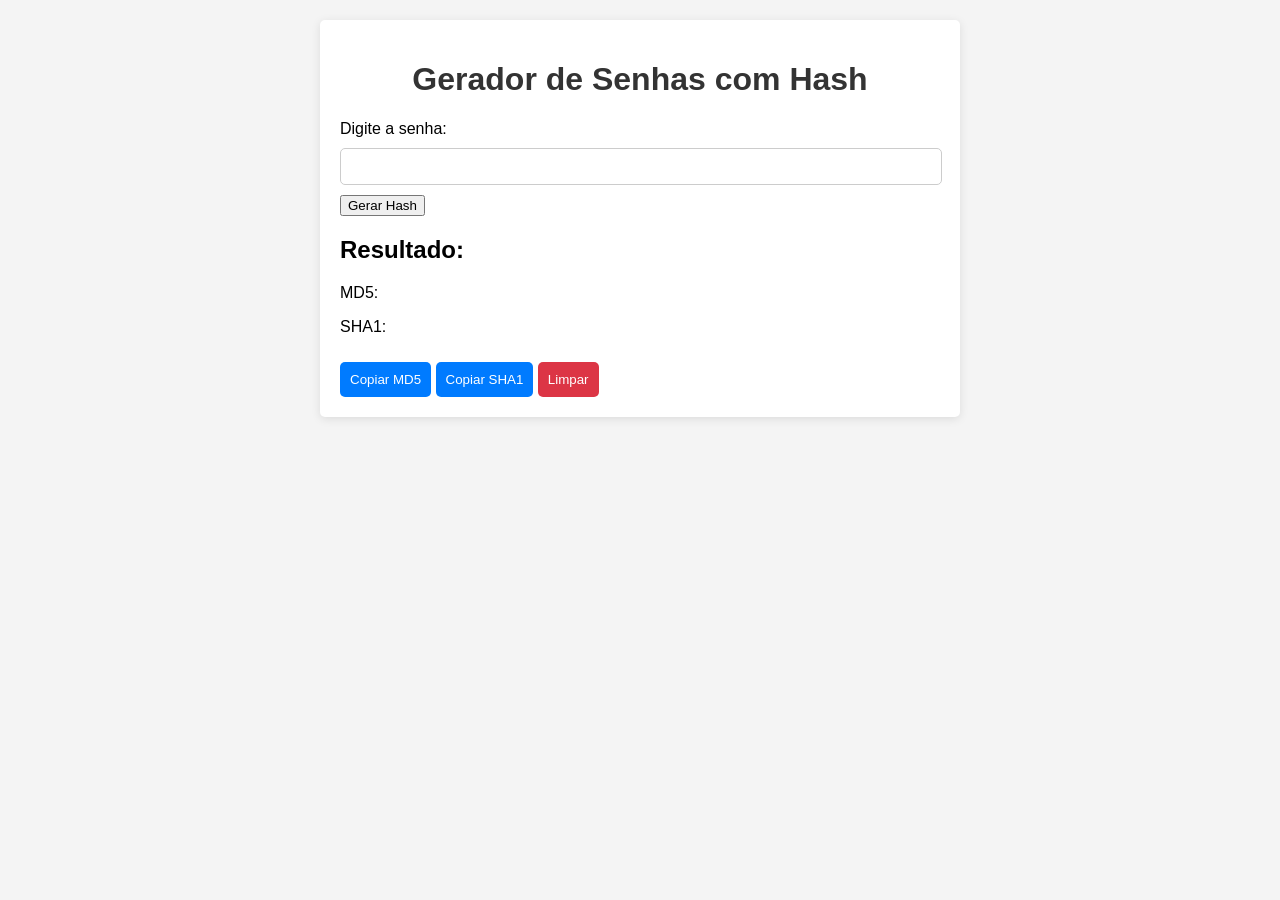
==== src/index.html @ f3121768 "upload" ====
<!DOCTYPE html>
<html lang="pt-BR">
<head>
    <meta charset="UTF-8">
    <meta name="viewport" content="width=device-width, initial-scale=1.0">
    <title>Gerador de Senhas com Hash</title>
    <link rel="stylesheet" href="css/styles.css">
</head>
<body>
    <div class="container">
        <h1>Gerador de Senhas com Hash</h1>
        <div id="form">
            <form id="hashForm">
                <label for="password">Digite a senha:</label>
                <input type="text" id="password" name="password" required>
                <button type="submit">Gerar Hash</button>
            </form>
        </div>
        <div id="results">
            <h2>Resultado:</h2>
            <p id="passwordResult"></p> <!-- Exibe a senha -->
            <p>MD5: <span id="md5Hash"></span></p>
            <p>SHA1: <span id="sha1Hash"></span></p>
            <button id="copyMd5Button" class="copy-button">Copiar MD5</button>
            <button id="copySha1Button" class="copy-button">Copiar SHA1</button>
            <button id="clearButton" class="clear-button">Limpar</button> <!-- Botão Limpar -->
        </div>
    </div>
    
    <script src="js/scripts.js"></script>

</body>
</html>
---- src/css/styles.css ----
body {
    font-family: Arial, sans-serif;
    background-color: #f4f4f4;
    margin: 0;
    padding: 20px;
}

h1 {
    text-align: center;
    color: #333;
}

.container {
    max-width: 600px;
    margin: 0 auto;
    background: #fff;
    padding: 20px;
    border-radius: 5px;
    box-shadow: 0 2px 10px rgba(0, 0, 0, 0.1);
}

#form {
    display: flex;
    flex-direction: column;
    padding: 0 20px 0 0;
}

input[type="text"], input[type="submit"] {
    width: 100%;
    padding: 10px;
    margin: 10px 0;
    border: 1px solid #ccc;
    border-radius: 5px;
}

input[type="submit"] {
    background-color: #5cb85c;
    color: white;
    border: none;
    cursor: pointer;
}

input[type="submit"]:hover {
    background-color: #4cae4c;
}

.result {
    margin-top: 20px;
    padding: 10px;
    background-color: #e7f3fe;
    border-left: 6px solid #2196F3;
}

.copy-button {
    margin-top: 10px;
    padding: 10px;
    background-color: #007bff;
    color: white;
    border: none;
    border-radius: 5px;
    cursor: pointer;
}

.clear-button {
    margin-top: 10px;
    padding: 10px;
    background-color: #dc3545;
    color: white;
    border: none;
    border-radius: 5px;
    cursor: pointer;
}

.copy-button:hover {
    background-color: #0056b3;
}     

.clear-button:hover {
    background-color: #c82333;
}
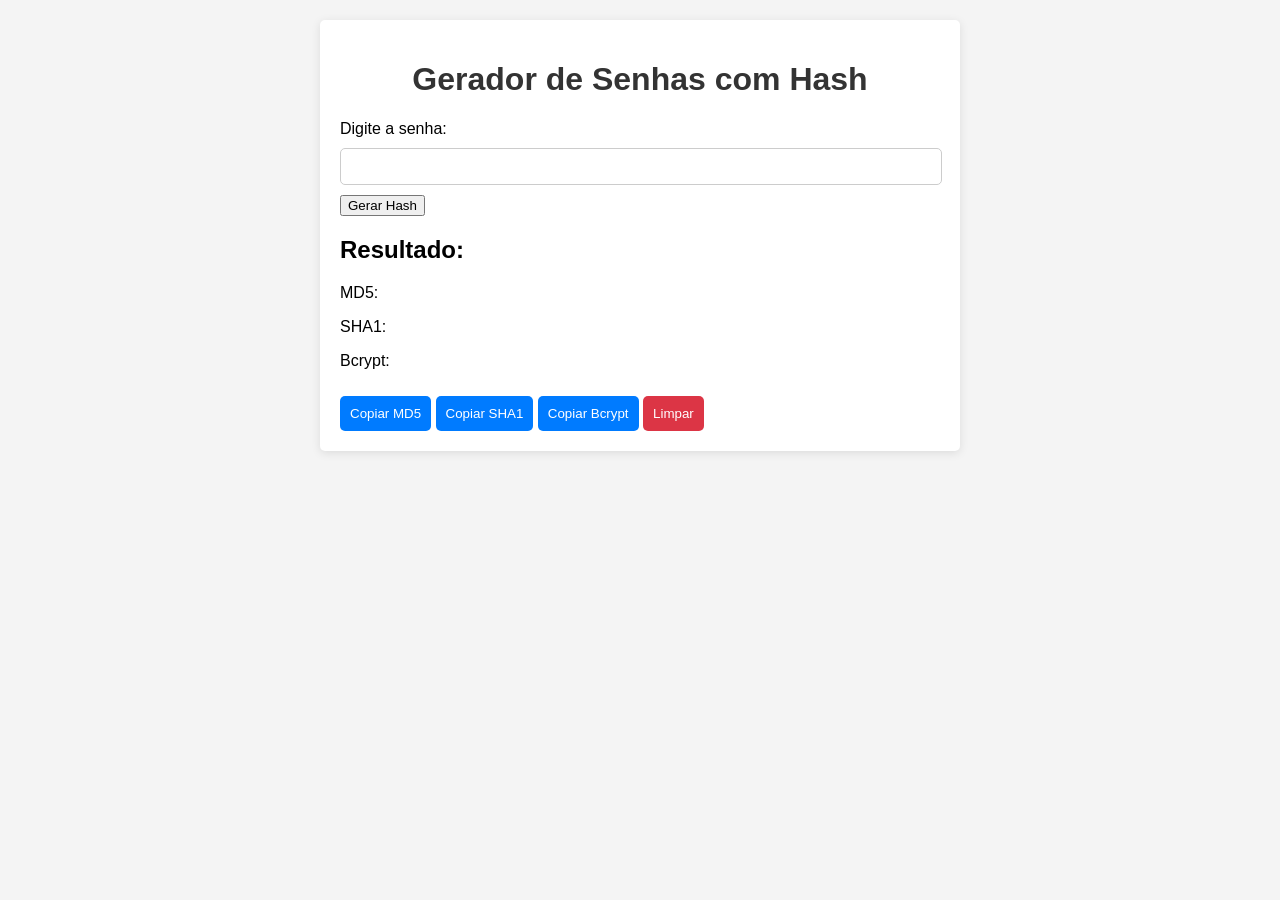
==== commit 6f739242: "feat(bcrypt): Incluindo opção Bcrypt --modified:   src/index.html --modified:   src/js/scripts.js --" ====
--- a/src/index.html
+++ b/src/index.html
@@ -21,8 +21,10 @@
             <p id="passwordResult"></p> <!-- Exibe a senha -->
             <p>MD5: <span id="md5Hash"></span></p>
             <p>SHA1: <span id="sha1Hash"></span></p>
+            <p>Bcrypt: <span id="bcryptHash"></span></p>
             <button id="copyMd5Button" class="copy-button">Copiar MD5</button>
             <button id="copySha1Button" class="copy-button">Copiar SHA1</button>
+            <button id="copyBcryptButton" class="copy-button">Copiar Bcrypt</button>
             <button id="clearButton" class="clear-button">Limpar</button> <!-- Botão Limpar -->
         </div>
     </div>
@@ -31,3 +33,4 @@
 
 </body>
 </html>
+
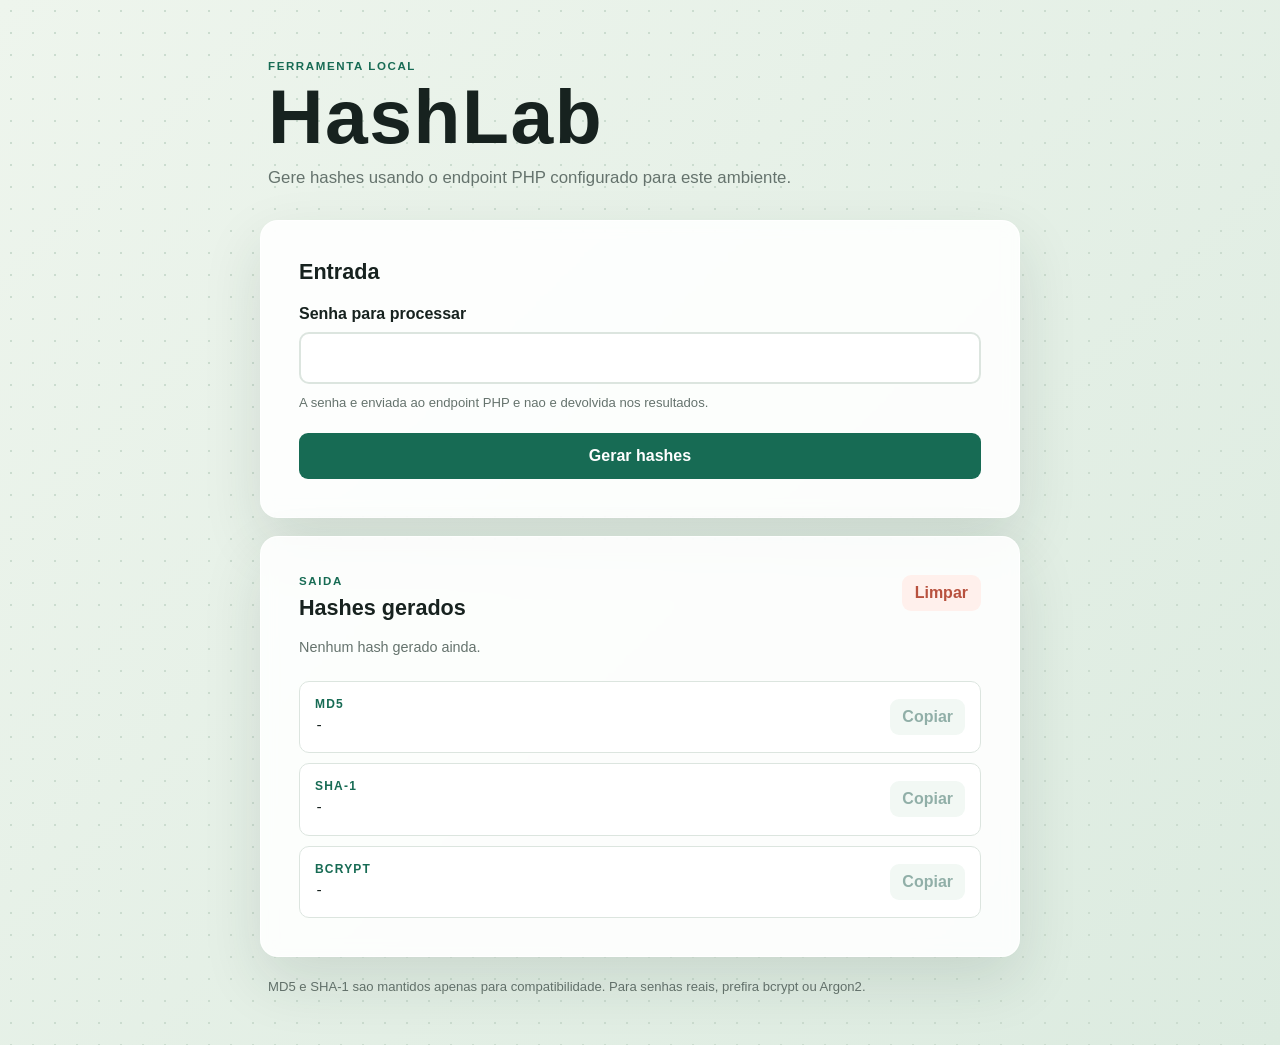
==== commit b3b93eb2: "feat: moderniza HashLab e corrige fluxo de geração de hashes - atualiza layout responsivo e acessíve" ====
--- a/src/index.html
+++ b/src/index.html
@@ -3,30 +3,39 @@
 <head>
     <meta charset="UTF-8">
     <meta name="viewport" content="width=device-width, initial-scale=1.0">
-    <title>Gerador de Senhas com Hash</title>
+    <title>HashLab | Gerador de hashes</title>
     <link rel="stylesheet" href="css/styles.css">
 </head>
 <body>
-    <div class="container">
-        <h1>Gerador de Senhas com Hash</h1>
-        <div id="form">
+    <main class="container">
+        <header class="hero">
+            <p class="eyebrow">FERRAMENTA LOCAL</p>
+            <h1>HashLab</h1>
+            <p class="intro">Gere hashes usando o endpoint PHP configurado para este ambiente.</p>
+        </header>
+        <section class="panel" aria-labelledby="form-title">
+            <h2 id="form-title">Entrada</h2>
             <form id="hashForm">
-                <label for="password">Digite a senha:</label>
-                <input type="text" id="password" name="password" required>
-                <button type="submit">Gerar Hash</button>
+                <label for="password">Senha para processar</label>
+                <input type="password" id="password" name="password" autocomplete="off" required>
+                <p class="hint">A senha e enviada ao endpoint PHP e nao e devolvida nos resultados.</p>
+                <button type="submit" class="primary-button">Gerar hashes</button>
             </form>
-        </div>
-        <div id="results">
-            <h2>Resultado:</h2>
-            <p id="passwordResult"></p> <!-- Exibe a senha -->
-            <p>MD5: <span id="md5Hash"></span></p>
-            <p>SHA1: <span id="sha1Hash"></span></p>
-            <p>Bcrypt: <span id="bcryptHash"></span></p>
-            <button id="copyMd5Button" class="copy-button">Copiar MD5</button>
-            <button id="copySha1Button" class="copy-button">Copiar SHA1</button>
-            <button id="copyBcryptButton" class="copy-button">Copiar Bcrypt</button>
-            <button id="clearButton" class="clear-button">Limpar</button> <!-- Botão Limpar -->
-        </div>
+        </section>
+        <section id="results" class="panel results" aria-labelledby="results-title">
+            <div class="section-heading">
+                <div><p class="eyebrow">SAIDA</p><h2 id="results-title">Hashes gerados</h2></div>
+                <button id="clearButton" class="clear-button" type="button">Limpar</button>
+            </div>
+            <p id="status" class="status" role="status" aria-live="polite">Nenhum hash gerado ainda.</p>
+            <div class="hash-list">
+                <div class="hash-row"><div><span class="hash-name">MD5</span><code id="md5Hash">-</code></div><button id="copyMd5Button" class="copy-button" type="button" disabled>Copiar</button></div>
+                <div class="hash-row"><div><span class="hash-name">SHA-1</span><code id="sha1Hash">-</code></div><button id="copySha1Button" class="copy-button" type="button" disabled>Copiar</button></div>
+                <div class="hash-row"><div><span class="hash-name">bcrypt</span><code id="bcryptHash">-</code></div><button id="copyBcryptButton" class="copy-button" type="button" disabled>Copiar</button></div>
+            </div>
+        </section>
+        <p class="warning">MD5 e SHA-1 sao mantidos apenas para compatibilidade. Para senhas reais, prefira bcrypt ou Argon2.</p>
+    </main>
     </div>
     
     <script src="js/scripts.js"></script>
--- a/src/css/styles.css
+++ b/src/css/styles.css
@@ -1,80 +1,8 @@
-body {
-    font-family: Arial, sans-serif;
-    background-color: #f4f4f4;
-    margin: 0;
-    padding: 20px;
-}
-
-h1 {
-    text-align: center;
-    color: #333;
-}
-
-.container {
-    max-width: 600px;
-    margin: 0 auto;
-    background: #fff;
-    padding: 20px;
-    border-radius: 5px;
-    box-shadow: 0 2px 10px rgba(0, 0, 0, 0.1);
-}
-
-#form {
-    display: flex;
-    flex-direction: column;
-    padding: 0 20px 0 0;
-}
-
-input[type="text"], input[type="submit"] {
-    width: 100%;
-    padding: 10px;
-    margin: 10px 0;
-    border: 1px solid #ccc;
-    border-radius: 5px;
-}
-
-input[type="submit"] {
-    background-color: #5cb85c;
-    color: white;
-    border: none;
-    cursor: pointer;
-}
-
-input[type="submit"]:hover {
-    background-color: #4cae4c;
-}
-
-.result {
-    margin-top: 20px;
-    padding: 10px;
-    background-color: #e7f3fe;
-    border-left: 6px solid #2196F3;
-}
-
-.copy-button {
-    margin-top: 10px;
-    padding: 10px;
-    background-color: #007bff;
-    color: white;
-    border: none;
-    border-radius: 5px;
-    cursor: pointer;
-}
-
-.clear-button {
-    margin-top: 10px;
-    padding: 10px;
-    background-color: #dc3545;
-    color: white;
-    border: none;
-    border-radius: 5px;
-    cursor: pointer;
-}
-
-.copy-button:hover {
-    background-color: #0056b3;
-}     
-
-.clear-button:hover {
-    background-color: #c82333;
-}+:root { --ink:#17221f; --muted:#65736d; --panel:rgba(255,255,255,.88); --line:#dce5df; --green:#176b54; --green-dark:#0d4e3e; --coral:#b8513e; --shadow:0 24px 60px rgba(28,53,43,.12); }
+* { box-sizing:border-box; }
+button,input { font:inherit; } button { border:0; cursor:pointer; } button:disabled { cursor:not-allowed; opacity:.45; }
+body { min-height:100vh; margin:0; padding:48px 20px; color:var(--ink); background:#e8f0e9; background-image:radial-gradient(#cbdccf 1px,transparent 1px),linear-gradient(135deg,#eef5ed,#dcebe0); background-size:22px 22px,100% 100%; font-family:"Trebuchet MS","Segoe UI",sans-serif; }
+.container { width:min(100%,760px); margin:0 auto; } .hero { padding:12px 8px 28px; } .eyebrow { margin:0 0 8px; color:var(--green); font-size:.72rem; font-weight:700; letter-spacing:.14em; } h1,h2,p { margin-top:0; } h1 { margin-bottom:12px; font-size:clamp(2.5rem,8vw,4.8rem); letter-spacing:.02em; line-height:.95; } h2 { margin-bottom:20px; font-size:1.35rem; } .intro { max-width:540px; margin-bottom:0; color:var(--muted); font-size:1.05rem; line-height:1.6; }
+.panel { padding:clamp(22px,5vw,38px); margin-bottom:18px; border:1px solid rgba(255,255,255,.8); border-radius:18px; background:var(--panel); box-shadow:var(--shadow); backdrop-filter:blur(8px); } label { display:block; margin-bottom:9px; font-weight:700; } input[type="password"] { width:100%; padding:15px 16px; border:2px solid var(--line); border-radius:10px; color:var(--ink); background:#fff; outline:0; } input[type="password"]:focus { border-color:var(--green); box-shadow:0 0 0 4px rgba(23,107,84,.14); } .hint,.warning { color:var(--muted); font-size:.82rem; line-height:1.5; } .hint { margin:9px 0 20px; }
+.primary-button,.clear-button,.copy-button { border-radius:9px; font-weight:700; } .primary-button { width:100%; padding:14px 18px; color:#fff; background:var(--green); } .primary-button:hover,.primary-button:focus-visible { background:var(--green-dark); } .section-heading { display:flex; align-items:flex-start; justify-content:space-between; gap:20px; } .section-heading h2 { margin-bottom:0; } .clear-button { padding:9px 13px; color:var(--coral); background:#fff0ec; } .status { min-height:24px; margin:18px 0; color:var(--muted); font-size:.9rem; } .status.success { color:var(--green); } .status.error { color:var(--coral); } .hash-list { display:grid; gap:10px; } .hash-row { display:flex; align-items:center; justify-content:space-between; gap:16px; padding:15px; border:1px solid var(--line); border-radius:10px; background:#fff; } .hash-row>div { min-width:0; } .hash-name { display:block; margin-bottom:6px; color:var(--green); font-size:.75rem; font-weight:700; letter-spacing:.1em; text-transform:uppercase; } code { display:block; overflow-wrap:anywhere; color:var(--ink); font-size:.86rem; line-height:1.5; } .copy-button { flex:0 0 auto; padding:9px 12px; color:var(--green-dark); background:#e2f0e7; } .warning { margin:20px 8px 0; } :focus-visible { outline:3px solid #e49a52; outline-offset:3px; }
+@media (max-width:520px) { body { padding:24px 14px; } .hash-row { align-items:flex-start; flex-direction:column; } .copy-button { width:100%; } }
